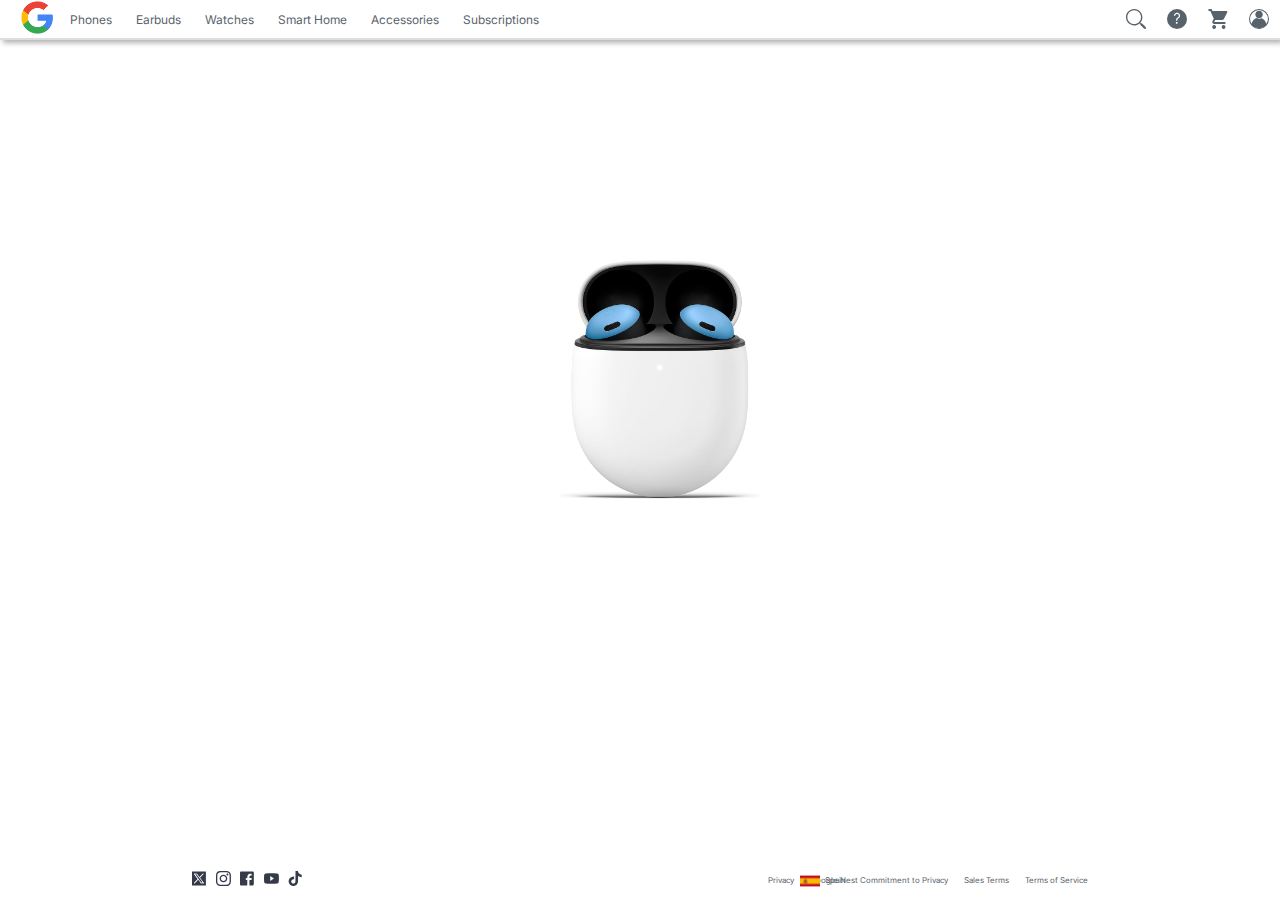
==== index.html @ 5cb6e819 "nav-bar and footer" ====
<!DOCTYPE html>
<html lang="en">
<head>
    <meta charset="UTF-8">
    <meta name="viewport" content="width=device-width, initial-scale=1.0">
    <title>Google Store</title>
    <link rel="stylesheet" href="./styles.css"
</head>
<body>
    <div class="container">
            <header class="header">
                <div class="header-logo">
                    <img src="./src/images/google-logo.png" alt="google-logo" class="logo">
                </div>
                <div>
                  <nav class="header-menu">
                    <ul>
                        <li><a href="#">Phones</a></li>
                        <li><a href="#">Earbuds</a></li>
                        <li><a href="#">Watches</a></li>
                        <li><a href="#">Smart Home</a></li>
                        <li><a href="#">Accessories</a></li>
                        <li><a href="#">Subscriptions</a></li>
                    </ul>
                  </nav>
                </div>
                
                <div class="icons-menu">
                    <img src="./src/images/icons/Search.svg" alt="Search" class="icon">
                    <img src="./src/images/icons/Help.svg" alt="Help" class="icon">
                    <img src="./src/images/icons/Cart.svg" alt="Cart" class="icon">
                    <img src="./src/images/icons/Avatar.svg" alt="User" class="icon">
                </div>
            </header> 
           
            <main class="contenido">
                <div class="product">
                <img class="product-image" src="./src/images/google-earbuds.jpg" alt="Google Pixel Buds Pro Celeste">
                </div>

            </main>
        
           
        <footer>
            <div id= "footer">
             
                  <div class="sm-icons-footer">
                     <img src="src/images/icons/SM-x.svg" alt="X icon" class="sm-icon"></li> 
                     <img src="src/images/icons/SM-instagram.svg" alt="Instagram icon" class="sm-icon">
                     <img src="src/images/icons/SM-facebook.svg" alt="Facebook icon" class="sm-icon">
                     <img src="src/images/icons/SM-youtube.svg" alt="YouTube icon" class="sm-icon">
                     <img src="src/images/icons/SM-tiktok.svg" alt="TikTok icon" class="sm-icon">
                  </div> 
                  
                  <div class="Spain">
                    <img src= "src/images/icons/Spain.svg" alt="Bandera de Espania" class="flag-icon">
                    <span class="Spain-text">Spain</span>
                  </div> 
                  
                  <div class="texto-footer">
                     <p class="text">Privacy</p>
                     <p class="text">Google Nest Commitment to Privacy</p>
                     <p class="text">Sales Terms</p>
                     <p class="text">Terms of Service</p>
                  </div>
           </div>
        </footer> 
    
    </div>
</body>
</html>
---- styles.css ----
* {
    font-family: 'Inter';
    margin: 0;
    padding: 0;
    box-sizing: border-box;
}

@font-face {
    font-family: 'Inter';
    src: url('./font/Inter_18pt-Regular.ttf') format('truetype');
    font-weight: 400;
    font-style: normal;
}

.container {
    min-height: 100dvh;
    display: grid;
    grid-template-rows: auto 1fr auto;
}
.header-menu ul {
    list-style: none;
    position: absolute;
    left: 60px;
}

.header-menu ul li{
    display: inline-flex;
    line-height: 40px;
    text-align: left;
}


.header {
    display: flex;
    justify-content: space-between;
    padding-left: 20px;
    height: 40px;
    background: white;
    border-bottom: 2px solid #ddd;
    box-shadow: 3px 3px 5px rgba(0, 0, 0, 0.3);
} 
.header-logo img{
    align-self: center;
    height: 35px;
}

.header-menu a{
    margin: 0 10px;
    text-decoration: none;
    color: #57626B;
    font-size: 12px;
    font-weight: 500;
}
.header-menu a:hover{
    color: #1a73e8;
}

.icons-menu {
     margin: 0 3px;
     font-size: 18px;
     cursor: pointer;
     line-height: 35px;

}
.icon {
    width: 20px;
    height: 20px;
    margin: 0 8px;
    cursor: pointer;
    vertical-align: middle;
}
.product {
    display: flex;
    padding: 20px;
}
.product-image {
    width: 100%;
    max-width: 200px;
    margin: 0 auto 20px;
    position: relative;
    top: 200px;
    left: 20px;
}

.footer {
    display: flex;
    width: 100%;
    color: #F8F9FA;
}

.sm-icons-footer {
    padding-left: 15%;
    position: relative;
    height: 10px;
    padding-top: 8px;
    padding-bottom: 5px;
    cursor: pointer;
}

.sm-icon {
    width: 15px;
    height: 15px;
    margin-right: 5px;  
}

.flag-icon {
    display: flex;
    position: relative;
    width: 20px;
    height: 18px;
    margin-right: 5px;  
    top: -3px; 
}
.Spain {
    display: flex;
    position: absolute;
    justify-items: space-between;
    margin-left: 800px;
    width: 200px;
    height: 25px;
    text-align:center;
    font-size: 8px;
    color: #57626B;
}
        
.texto-footer {
    display: flex;
    padding-right: 15%;
    margin-left: auto;
    justify-content: space-between;
    text-align: right;
    height: 25px;
    width: 40%;
    font-size: 8px;
    color: #57626B;
 }
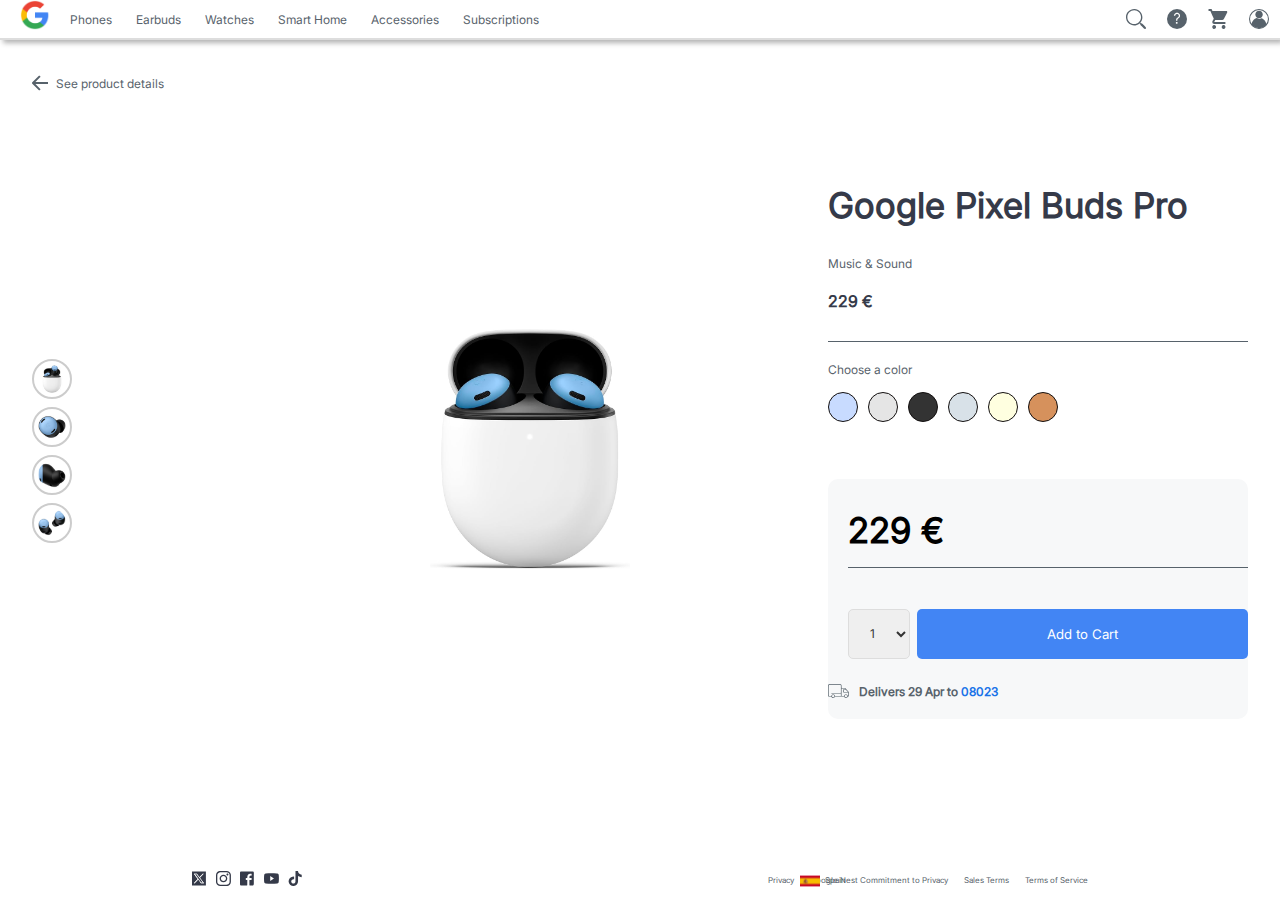
==== commit bc708e6a: "Se unifica cambios de Yefer y Laura( Footer y Main)" ====
--- a/index.html
+++ b/index.html
@@ -25,20 +25,69 @@
                   </nav>
                 </div>
                 
-                <div class="icons-menu">
+                <div class="icons">
                     <img src="./src/images/icons/Search.svg" alt="Search" class="icon">
                     <img src="./src/images/icons/Help.svg" alt="Help" class="icon">
                     <img src="./src/images/icons/Cart.svg" alt="Cart" class="icon">
                     <img src="./src/images/icons/Avatar.svg" alt="User" class="icon">
                 </div>
             </header> 
-           
-            <main class="contenido">
-                <div class="product">
-                <img class="product-image" src="./src/images/google-earbuds.jpg" alt="Google Pixel Buds Pro Celeste">
+        
+            <main class="product-page">
+                <div class="product-details-link">
+                  <img src="./src/images/icons/Arrow.svg" alt="Flecha" class="arrow-icon">
+                  <a href="#">See product details</a>
                 </div>
-
-            </main>
+                <aside class="product-images">
+                    <div class="thumbnail">
+                    <img src="./src/images/miniatura1.jpg" alt="PixelBudsProMiniatura1">
+                    <img src="./src/images/miniatura2.jpg" alt="PixelBudsProMiniatura2">
+                    <img src="./src/images/miniatura3.jpg" alt="PixelBudsProMiniatura3">
+                    <img src="./src/images/miniatura4.jpg" alt="PixelBudsProMiniatura4">
+                  </div>
+                </aside>
+            
+                <section class="product-main">
+                  <img src="./src/images/google-earbuds.jpg" alt="Google Pixel Buds Pro Celeste" class="main-image">
+                </section>
+            
+                <section class="product-info">
+                  <h1>Google Pixel Buds Pro</h1>
+                  <p class="category">Music & Sound</p>
+                  <p class="price">229 €</p>
+                  <div class="line"></div>
+                  <div class="colors">
+                    <p>Choose a color</p>
+                    <div class="color-options">
+                      <div class="color blue"></div>
+                      <div class="color light-blue"></div>
+                      <div class="color black"></div>
+                      <div class="color green"></div>
+                      <div class="color orange"></div>
+                      <div class="color gris-oscuro"></div>
+                    </div>
+                  </div>
+                  <div class="purchase">
+                    <div class="price-box">
+                      <p>229 €</p>
+                      <div class="line"></div>
+                      <div class="quantity">
+                        <select id="quantity">
+                          <option value="1">1</option>
+                          <option value="2">2</option>
+                          <option value="3">3</option>
+                        </select>
+                        <button class="add-to-cart">Add to Cart</button>
+                      </div>
+                    </div>
+                    <div class="delivery-options">
+                    <img src="./src/images/icons/Delivery.svg" alt="delivery">
+                      <p class="delivery">Delivers 29 Apr to  <span>08023</span></p>
+                    </div>
+                  </div>
+                </section>
+              </main>
+            
         
            
         <footer>
--- a/styles.css
+++ b/styles.css
@@ -11,7 +11,18 @@
     font-weight: 400;
     font-style: normal;
 }
-
+body {
+    display: flex;
+    flex-direction: column; /* Coloca los elementos en columna */
+    min-height: 100vh; /* Hace que el cuerpo tenga al menos la altura de la ventana */
+    margin: 0; /* Elimina márgenes */
+  }
+
+  a {
+    text-decoration: none;
+    color: inherit;
+  }
+   
 .container {
     min-height: 100dvh;
     display: grid;
@@ -41,7 +52,7 @@
 } 
 .header-logo img{
     align-self: center;
-    height: 35px;
+    height: 30px;
 }
 
 .header-menu a{
@@ -54,33 +65,236 @@
 .header-menu a:hover{
     color: #1a73e8;
 }
-
-.icons-menu {
-     margin: 0 3px;
-     font-size: 18px;
-     cursor: pointer;
-     line-height: 35px;
+.icons {
+    margin: 0 3px;
+    font-size: 18px;
+    cursor: pointer;
+    line-height: 35px;
 
 }
 .icon {
-    width: 20px;
-    height: 20px;
-    margin: 0 8px;
+   width: 20px;
+   height: 20px;
+   margin: 0 8px;
+   cursor: pointer;
+   vertical-align: middle;
+}
+main {
+    flex: 1; 
+    /* Hace que el contenido principal ocupe el espacio disponible */
+  }
+  a {
+    text-decoration: none;
+    color: inherit;
+  }
+  
+  .header {
+    display: flex;
+    justify-content: space-between;
+    padding-left: 20px;
+    height: 40px;
+    background: white;
+    border-bottom: 2px solid #ddd;
+    box-shadow: 3px 3px 5px rgba(0, 0, 0, 0.3);
+  }
+  .logo img{
+    align-self: center;
+    height: 30px;
+  }
+  
+  .header .nav a {
+    align-self: center;
+    margin: 0 10px;
+    text-decoration: none;
+    color: #57626B;
+    font-size: 12px;
+    font-weight: 500;
+  }
+  
+  .nav a:hover{
+    color: #1a73e8;
+  }
+  .product-page {
+    display: flex;
+    flex-wrap: wrap;
+    margin: 2rem;
+    align-items: center
+  }
+  .product-details-link {
+    display: flex; /* Alinea el texto y el ícono en la misma línea */
+    align-items: center; /* Centra el ícono verticalmente con el texto */
+    gap: 0.5rem; /* Espaciado entre el ícono y el texto */
+    position: absolute; /* Permite posicionar el elemento en la parte superior */
+    top: 75px; /* Ajusta la distancia desde la parte superior */
+    left: 2rem; /* Ajusta la distancia desde la izquierda */
+    font-size: 12px;
+    color: #57626B; /* Fuente similar */
+    cursor: pointer; /* Cambia el cursor a "mano" al pasar sobre el texto */
+  }
+  .product-images {
+    flex: 1;
+    max-width: 200px;
+  }
+  
+  .product-images a {
+    display: block;
+    margin-bottom: 30px;
+  }
+  
+  .thumbnail img{
+    display: flex;
+    gap: 10px;
+    width: 40px; /* Ajusta el tamaño del círculo */
+    height: 40px;
+    border-radius: 50%; /* Convierte la imagen en un círculo */
+    object-fit: cover; /* Asegura que la imagen se ajuste bien dentro del círculo */
+    border: 2px solid #ccc; /* Opcional: Añade un borde */
+    cursor: pointer; /* Cambia el cursor al pasar sobre la imagen */
+    transition: transform 0.2s ease; /* Efecto al pasar el cursor */
+    margin: 0.5rem 0;
+    padding: 2%;
+  }
+  
+  .product-main {
+    flex: 2;
+    text-align: center;
+    /*background-color: #b4b7b9;*/Falta fondo color imagen principal
+  }
+  
+  .main-image {
+    max-width: 200px;
+  }
+  
+  .product-info {
+    display: flex;
+    flex-direction: column; /* Alinea verticalmente los elementos */
+    align-items: flex-start; /* Alinea a la izquierda */
+  }
+  
+  .product-info h1 {
+      font-size: 35px; /* Tamaño del título */
+      font-weight: bold; 
+      color: #353A49;/* Negrita para destacar */
+      
+  }
+  .product-info .price {
+        font-size: 1rem;
+        font-weight: bold;
+        margin: 10px 0 10px 0;
+        color: #353A49;
+      }
+      
+  .product-info .category  {
+   
+    margin: 30px 10px 10px 0;
+    font-size: 12px;
+    color: #57626B;
+  }
+  .product-info .line {
+    width: 100%; /* Ajusta al ancho del contenedor */
+    height: 1px;
+    margin: 20px 0;
+    background-color: #57626B;
+  }
+  .colors p {
+    font-size: 12px;
+    color: #57626B;
+  }
+  .colors .color-options {
+    display: flex;
+    margin: 15px 0 25px  0;
+  }
+  
+  .color {
+    width: 30px;
+    height: 30px;
+    margin: 0 5px;
+    border-radius: 50%;
     cursor: pointer;
-    vertical-align: middle;
-}
-.product {
-    display: flex;
-    padding: 20px;
-}
-.product-image {
+    border: 1px solid #120f0f;
+      }
+  
+  .color.blue { background: #C8DBFF;margin-left: 0; }
+  .color.light-blue { background: #E5E5E5; }
+  .color.black { background: #333333; }
+  .color.green { background: #d8e1e8; }
+  .color.orange { background: #FFFFE0; }
+  .color.gris-oscuro { background: #d6915c; }
+  
+  .purchase {
+    margin-top: 2rem;
+    background-color: #F7F8F9;
+    border-radius: 10px;
+    
+   
+  }
+  .price-box p {
+    font-size: 35px; 
+    font-weight: bold; 
+    margin-top: 30px;
+    margin-bottom: 10px;
+    margin-left: 20px;
+      
+  }
+  .price-box .line {
+    width: 400px; /* Ajusta al ancho del contenedor */
+    height: 1px;
+    margin: 16px 0;
+    margin-left: 20px;
+    background-color: #57626B;
+  }
+  
+  .price-box .quantity {
+    display: flex; /* Activa Flexbox */
+    align-items: center;
+  }
+  
+  .quantity {
+    height: 100px;
+  }
+  #quantity{
+    margin-right: 7px;
+    margin-left: 20px;
+    border: 1px solid #ddd; /* Borde gris */
+    border-radius: 5px; /* Bordes redondeados */
+    padding: 0.4rem 1rem; /* Espaciado interno */
+    font-size: 12px; /* Tamaño del texto */
+    color: #333; /* Color del texto */
+    cursor: pointer; /* Cambia el cursor al pasar sobre el selector */
+    width: 70px;
+    height: 50px; /* Ancho personalizado */
+    text-align: center; /* Centra el texto dentro */
+  }
+  .add-to-cart {
+    display: flex;
+    height: 50px;
     width: 100%;
-    max-width: 200px;
-    margin: 0 auto 20px;
-    position: relative;
-    top: 200px;
-    left: 20px;
-}
+    background: #4285f4;
+    color: white;
+    padding: 0.5rem 1rem;
+    border: none;
+    cursor: pointer;
+    border-radius: 5px;
+    justify-content: center; /* Centra horizontalmente */
+    align-items: center;
+  }
+  .delivery-options{
+    display: flex; /* Activa Flexbox */
+    align-items: center;
+    margin-bottom: 20px;
+  }
+  .delivery{
+    
+    color: #57626B;
+    font-weight: bold;
+    font-size: 12px;
+    margin-left: 10px;
+  }
+  .delivery span {
+    font-weight: bold;
+    color: #1a73e8;
+  }
+  
 
 .footer {
     display: flex;
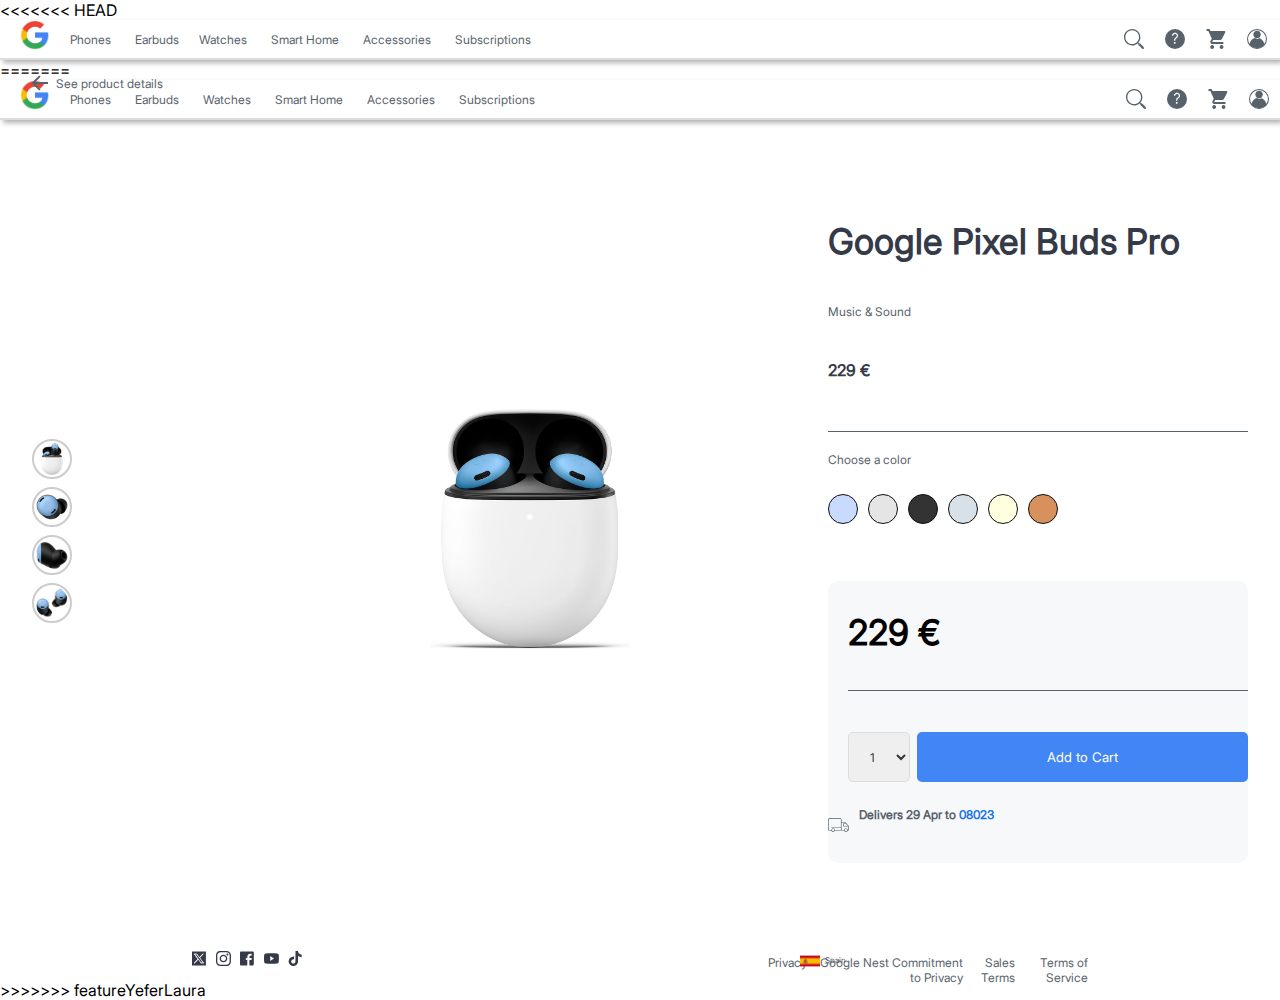
==== commit 61bbbac3: "se ha vuelto a limpiar el código" ====
--- a/index.html
+++ b/index.html
@@ -7,6 +7,36 @@
     <link rel="stylesheet" href="./styles.css"
 </head>
 <body>
+<<<<<<< HEAD
+
+    <header class="header">
+        <div class="header-logo">
+            <a href="https://www.google.com/?hl=es">
+                <img src="./src/images/google-logo.png" alt="google-logo" class="logo">
+            </a>
+        </div> 
+        
+    <div>
+        <nav class="header-menu">
+            <ul>
+              <li><a href="/links-header-nav/phones.html">Phones</a></li>
+              <li><a href="/links-header-nav/earbuds.html">Earbuds</a><li>
+              <li><a href="/links-header-nav/watches.html">Watches</a></li>
+              <li><a href="/links-header-nav/smart-home.html">Smart Home</a></li>
+              <li><a href="/links-header-nav/accessories.html">Accessories</a></li>
+              <li><a href="/links-header-nav/subscriptions.html">Subscriptions</a></li>
+           </ul>
+        </nav>
+      </div>
+
+        <div class="icons-menu">
+            <img src="./src/images/icons/Search.svg" alt="Search" class="icon">
+            <img src="./src/images/icons/Help.svg" alt="Help" class="icon">
+            <img src="./src/images/icons/Cart.svg" alt="Cart" class="icon">
+            <img src="./src/images/icons/Avatar.svg" alt="User" class="icon">
+        </div>
+    </header> 
+=======
     <div class="container">
             <header class="header">
                 <div class="header-logo">
@@ -60,11 +90,11 @@
                     <p>Choose a color</p>
                     <div class="color-options">
                       <div class="color blue"></div>
-                      <div class="color light-blue"></div>
+                      <div class="color white"></div>
                       <div class="color black"></div>
-                      <div class="color green"></div>
+                      <div class="color grey"></div>
+                      <div class="color yellow"></div>
                       <div class="color orange"></div>
-                      <div class="color gris-oscuro"></div>
                     </div>
                   </div>
                   <div class="purchase">
@@ -116,5 +146,6 @@
         </footer> 
     
     </div>
+>>>>>>> featureYeferLaura
 </body>
 </html>--- a/styles.css
+++ b/styles.css
@@ -4,30 +4,42 @@
     padding: 0;
     box-sizing: border-box;
 }
-
 @font-face {
     font-family: 'Inter';
-    src: url('./font/Inter_18pt-Regular.ttf') format('truetype');
+    src: url('/font/Inter_24pt-Regular.ttf') format('truetype');
     font-weight: 400;
     font-style: normal;
 }
+
+.header-menu ul {
+    list-style: none;
+    position: absolute;
+    left: 60px;
+}
+.header-menu ul li{
+    display: inline-flex;
+    line-height: 40px;
+    text-align: left;
+}
+
 body {
     display: flex;
-    flex-direction: column; /* Coloca los elementos en columna */
-    min-height: 100vh; /* Hace que el cuerpo tenga al menos la altura de la ventana */
-    margin: 0; /* Elimina márgenes */
-  }
-
-  a {
+    flex-direction: column; 
+    min-height: 100vh; 
+    margin: 0; 
+}
+
+a {
     text-decoration: none;
     color: inherit;
-  }
-   
+}
+
 .container {
     min-height: 100dvh;
     display: grid;
     grid-template-rows: auto 1fr auto;
 }
+
 .header-menu ul {
     list-style: none;
     position: absolute;
@@ -38,8 +50,7 @@
     display: inline-flex;
     line-height: 40px;
     text-align: left;
-}
-
+  }
 
 .header {
     display: flex;
@@ -49,7 +60,13 @@
     background: white;
     border-bottom: 2px solid #ddd;
     box-shadow: 3px 3px 5px rgba(0, 0, 0, 0.3);
+}
+.logo {
+    align-self: center;
+    height: 35px;
+
 } 
+
 .header-logo img{
     align-self: center;
     height: 30px;
@@ -62,9 +79,18 @@
     font-size: 12px;
     font-weight: 500;
 }
+
 .header-menu a:hover{
-    color: #1a73e8;
-}
+    color: #1A73E8;
+}
+
+.icons-menu {
+margin: 0 5px;
+font-size: 18px;
+cursor: pointer;
+line-height: 35px;
+}
+
 .icons {
     margin: 0 3px;
     font-size: 18px;
@@ -73,22 +99,52 @@
 
 }
 .icon {
-   width: 20px;
-   height: 20px;
-   margin: 0 8px;
-   cursor: pointer;
-   vertical-align: middle;
-}
+    width: 20px;
+    height: 20px;
+    margin: 0 8px;
+    cursor: pointer;
+    vertical-align: middle;
+}
+
+.img-article-main{
+    width: 100%;
+    height: 100%;
+    position: absolute;
+}
+
+aside{
+    text-align: right;
+    padding-right: 10%;
+}
+
+h1{
+    font-size: 42px;
+    padding-top: 5%;
+    padding-bottom: 3%;
+}
+h2{  
+  font-size: 20px;
+  padding-bottom: 3%;
+}
+p{
+    font-size: 12px;
+  padding-bottom: 5%;
+}
+
+    
+    
+
+
 main {
     flex: 1; 
-    /* Hace que el contenido principal ocupe el espacio disponible */
-  }
-  a {
+}
+
+a {
     text-decoration: none;
     color: inherit;
-  }
-  
-  .header {
+}
+
+.header {
     display: flex;
     justify-content: space-between;
     padding-left: 20px;
@@ -97,175 +153,182 @@
     border-bottom: 2px solid #ddd;
     box-shadow: 3px 3px 5px rgba(0, 0, 0, 0.3);
   }
-  .logo img{
+
+.logo img{
     align-self: center;
     height: 30px;
-  }
-  
-  .header .nav a {
+}
+
+.header .nav a {
     align-self: center;
     margin: 0 10px;
     text-decoration: none;
     color: #57626B;
     font-size: 12px;
     font-weight: 500;
-  }
-  
-  .nav a:hover{
+}
+
+.nav a:hover{
     color: #1a73e8;
-  }
-  .product-page {
+}
+
+.product-page {
     display: flex;
     flex-wrap: wrap;
     margin: 2rem;
     align-items: center
-  }
-  .product-details-link {
-    display: flex; /* Alinea el texto y el ícono en la misma línea */
-    align-items: center; /* Centra el ícono verticalmente con el texto */
-    gap: 0.5rem; /* Espaciado entre el ícono y el texto */
-    position: absolute; /* Permite posicionar el elemento en la parte superior */
-    top: 75px; /* Ajusta la distancia desde la parte superior */
-    left: 2rem; /* Ajusta la distancia desde la izquierda */
-    font-size: 12px;
-    color: #57626B; /* Fuente similar */
-    cursor: pointer; /* Cambia el cursor a "mano" al pasar sobre el texto */
-  }
-  .product-images {
+}
+
+.product-details-link {
+    display: flex; 
+    align-items: center; 
+    gap: 0.5rem; 
+    position: absolute; 
+    top: 75px; 
+    left: 2rem; 
+    font-size: 12px;
+    color: #57626B; 
+    cursor: pointer; 
+}
+
+.product-images {
     flex: 1;
     max-width: 200px;
-  }
-  
-  .product-images a {
+}
+  
+.product-images a {
     display: block;
     margin-bottom: 30px;
-  }
-  
-  .thumbnail img{
+}
+  
+.thumbnail img{
     display: flex;
     gap: 10px;
-    width: 40px; /* Ajusta el tamaño del círculo */
+    width: 40px; 
     height: 40px;
-    border-radius: 50%; /* Convierte la imagen en un círculo */
-    object-fit: cover; /* Asegura que la imagen se ajuste bien dentro del círculo */
-    border: 2px solid #ccc; /* Opcional: Añade un borde */
-    cursor: pointer; /* Cambia el cursor al pasar sobre la imagen */
-    transition: transform 0.2s ease; /* Efecto al pasar el cursor */
+    border-radius: 50%; 
+    object-fit: cover; 
+    border: 2px solid #ccc; 
+    cursor: pointer; 
+    transition: transform 0.2s ease; 
     margin: 0.5rem 0;
     padding: 2%;
-  }
-  
-  .product-main {
+}
+  
+.product-main {
     flex: 2;
     text-align: center;
-    /*background-color: #b4b7b9;*/Falta fondo color imagen principal
-  }
-  
-  .main-image {
+}
+
+.product-main  .main-image {
     max-width: 200px;
-  }
-  
-  .product-info {
-    display: flex;
-    flex-direction: column; /* Alinea verticalmente los elementos */
-    align-items: flex-start; /* Alinea a la izquierda */
-  }
-  
-  .product-info h1 {
-      font-size: 35px; /* Tamaño del título */
-      font-weight: bold; 
-      color: #353A49;/* Negrita para destacar */
+}
+
+.product-info {
+    display: flex;
+    flex-direction: column; 
+    align-items: flex-start; 
+}
+
+.product-info h1 {
+    font-size: 35px; 
+    font-weight: bold; 
+    color: #353A49;
       
-  }
-  .product-info .price {
-        font-size: 1rem;
-        font-weight: bold;
-        margin: 10px 0 10px 0;
-        color: #353A49;
-      }
-      
-  .product-info .category  {
-   
+}
+
+.product-info .price {
+    font-size: 1rem;
+    font-weight: bold;
+    margin: 10px 0 10px 0;
+    color: #353A49;
+}
+
+.product-info .category  {
     margin: 30px 10px 10px 0;
     font-size: 12px;
     color: #57626B;
-  }
-  .product-info .line {
-    width: 100%; /* Ajusta al ancho del contenedor */
+}
+
+.product-info .line {
+    width: 100%; 
     height: 1px;
     margin: 20px 0;
     background-color: #57626B;
+}
+
+.colors p {
+    font-size: 12px;
+    color: #57626B;
   }
-  .colors p {
-    font-size: 12px;
-    color: #57626B;
-  }
-  .colors .color-options {
+
+.colors .color-options {
     display: flex;
     margin: 15px 0 25px  0;
-  }
-  
-  .color {
+}
+
+.color {
     width: 30px;
     height: 30px;
     margin: 0 5px;
     border-radius: 50%;
     cursor: pointer;
     border: 1px solid #120f0f;
-      }
-  
-  .color.blue { background: #C8DBFF;margin-left: 0; }
-  .color.light-blue { background: #E5E5E5; }
-  .color.black { background: #333333; }
-  .color.green { background: #d8e1e8; }
-  .color.orange { background: #FFFFE0; }
-  .color.gris-oscuro { background: #d6915c; }
-  
-  .purchase {
+}
+
+.color.blue { background: #C8DBFF;margin-left: 0; }
+.color.white { background: #E5E5E5; }
+.color.black { background: #333333; }
+.color.grey { background: #d8e1e8; }
+.color.yellow { background: #FFFFE0; }
+.color.orange { background: #d6915c; }
+
+.purchase {
     margin-top: 2rem;
     background-color: #F7F8F9;
     border-radius: 10px;
-    
-   
-  }
-  .price-box p {
+}
+
+.price-box p {
     font-size: 35px; 
     font-weight: bold; 
     margin-top: 30px;
     margin-bottom: 10px;
     margin-left: 20px;
-      
-  }
-  .price-box .line {
-    width: 400px; /* Ajusta al ancho del contenedor */
+}
+  
+.price-box .line {
+    width: 400px; 
     height: 1px;
     margin: 16px 0;
     margin-left: 20px;
     background-color: #57626B;
-  }
-  
-  .price-box .quantity {
-    display: flex; /* Activa Flexbox */
+}
+  
+.price-box .quantity {
+    display: flex; 
     align-items: center;
-  }
-  
-  .quantity {
+}
+  
+.quantity {
     height: 100px;
-  }
-  #quantity{
+}
+
+#quantity{
     margin-right: 7px;
     margin-left: 20px;
-    border: 1px solid #ddd; /* Borde gris */
-    border-radius: 5px; /* Bordes redondeados */
-    padding: 0.4rem 1rem; /* Espaciado interno */
-    font-size: 12px; /* Tamaño del texto */
-    color: #333; /* Color del texto */
-    cursor: pointer; /* Cambia el cursor al pasar sobre el selector */
+    border: 1px solid #ddd; 
+    border-radius: 5px; 
+    padding: 0.4rem 1rem; 
+    font-size: 12px; 
+    color: #333; 
+    cursor: pointer; 
     width: 70px;
-    height: 50px; /* Ancho personalizado */
-    text-align: center; /* Centra el texto dentro */
-  }
-  .add-to-cart {
+    height: 50px; 
+    text-align: center; 
+}
+
+.add-to-cart {
     display: flex;
     height: 50px;
     width: 100%;
@@ -275,25 +338,28 @@
     border: none;
     cursor: pointer;
     border-radius: 5px;
-    justify-content: center; /* Centra horizontalmente */
+    justify-content: center; 
     align-items: center;
-  }
-  .delivery-options{
-    display: flex; /* Activa Flexbox */
+}
+
+.delivery-options{
+    display: flex; 
     align-items: center;
     margin-bottom: 20px;
-  }
-  .delivery{
+}
+  
+.delivery{
     
     color: #57626B;
     font-weight: bold;
     font-size: 12px;
     margin-left: 10px;
-  }
-  .delivery span {
+}
+
+.delivery span {
     font-weight: bold;
     color: #1a73e8;
-  }
+}
   
 
 .footer {
@@ -347,9 +413,9 @@
     width: 40%;
     font-size: 8px;
     color: #57626B;
- }
-
+}
 
 
  
  
+>>>>>>> featureYeferLaura
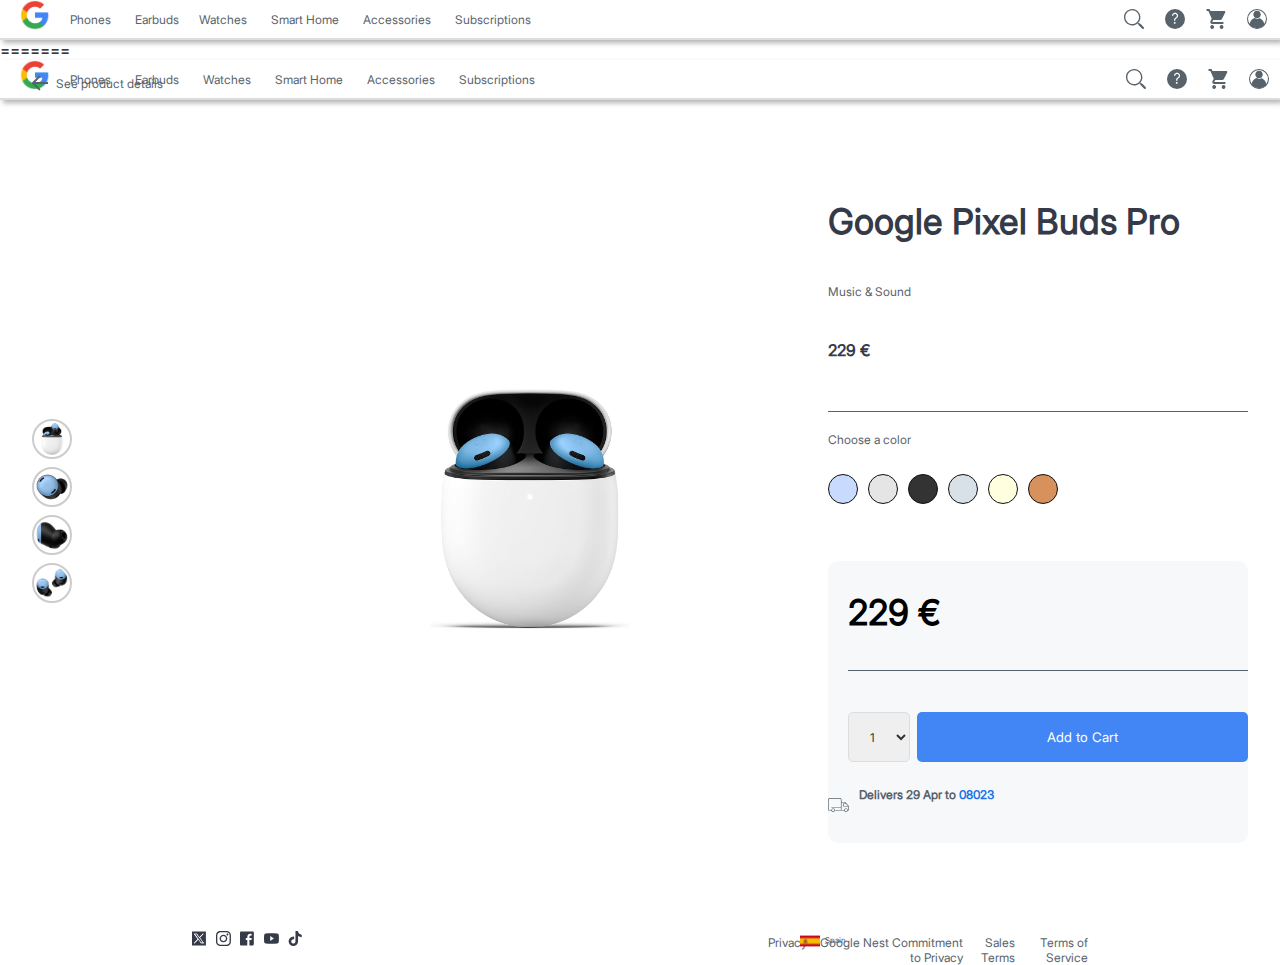
==== commit 186941e7: "se ha vuelto a limpiar el códigoX2" ====
--- a/index.html
+++ b/index.html
@@ -7,7 +7,6 @@
     <link rel="stylesheet" href="./styles.css"
 </head>
 <body>
-<<<<<<< HEAD
 
     <header class="header">
         <div class="header-logo">
@@ -146,6 +145,5 @@
         </footer> 
     
     </div>
->>>>>>> featureYeferLaura
 </body>
 </html>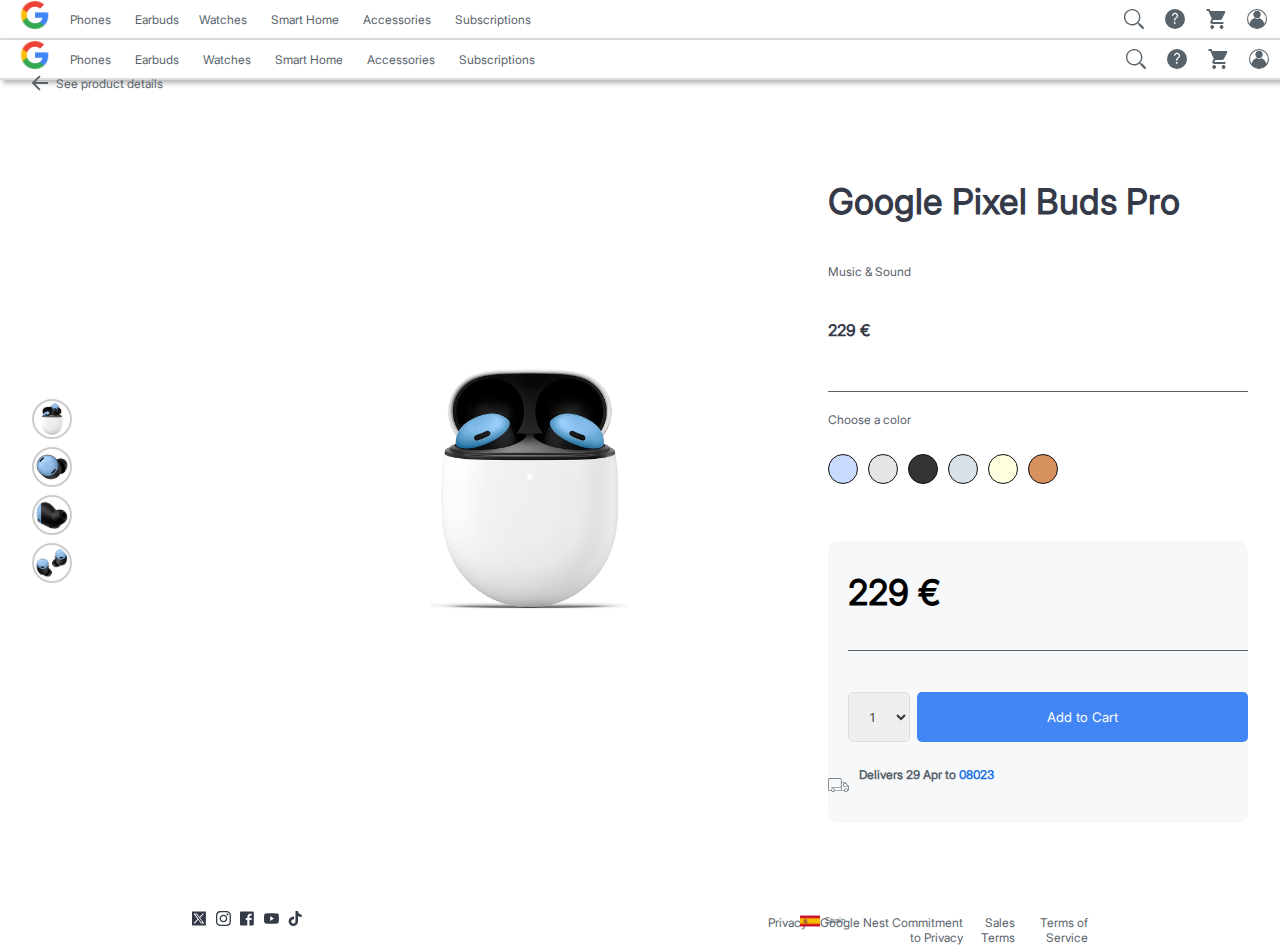
==== commit c62d8143: "borré" ====
--- a/index.html
+++ b/index.html
@@ -35,7 +35,7 @@
             <img src="./src/images/icons/Avatar.svg" alt="User" class="icon">
         </div>
     </header> 
-=======
+
     <div class="container">
             <header class="header">
                 <div class="header-logo">
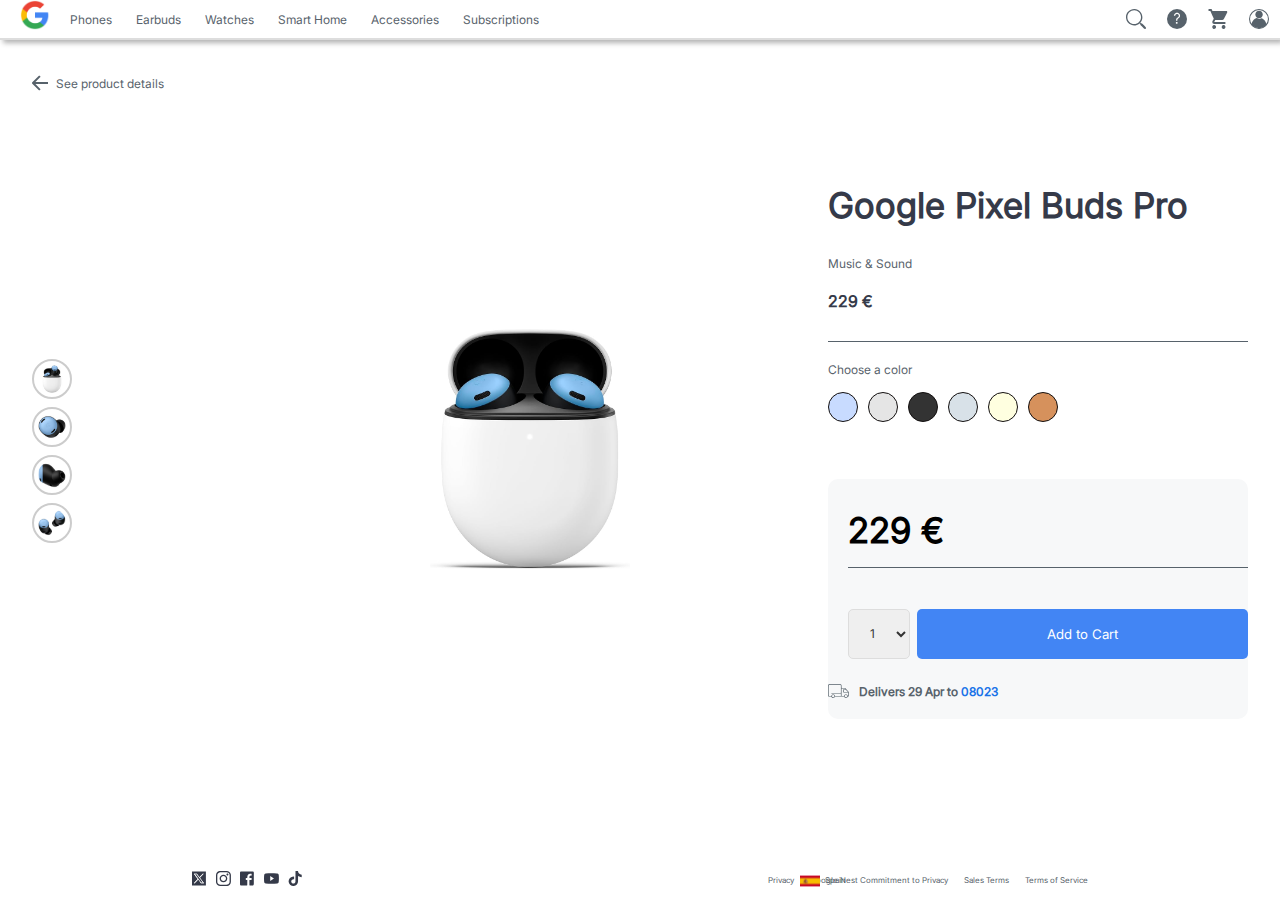
==== commit dfc08004: "unificación de código" ====
--- a/index.html
+++ b/index.html
@@ -7,35 +7,6 @@
     <link rel="stylesheet" href="./styles.css"
 </head>
 <body>
-
-    <header class="header">
-        <div class="header-logo">
-            <a href="https://www.google.com/?hl=es">
-                <img src="./src/images/google-logo.png" alt="google-logo" class="logo">
-            </a>
-        </div> 
-        
-    <div>
-        <nav class="header-menu">
-            <ul>
-              <li><a href="/links-header-nav/phones.html">Phones</a></li>
-              <li><a href="/links-header-nav/earbuds.html">Earbuds</a><li>
-              <li><a href="/links-header-nav/watches.html">Watches</a></li>
-              <li><a href="/links-header-nav/smart-home.html">Smart Home</a></li>
-              <li><a href="/links-header-nav/accessories.html">Accessories</a></li>
-              <li><a href="/links-header-nav/subscriptions.html">Subscriptions</a></li>
-           </ul>
-        </nav>
-      </div>
-
-        <div class="icons-menu">
-            <img src="./src/images/icons/Search.svg" alt="Search" class="icon">
-            <img src="./src/images/icons/Help.svg" alt="Help" class="icon">
-            <img src="./src/images/icons/Cart.svg" alt="Cart" class="icon">
-            <img src="./src/images/icons/Avatar.svg" alt="User" class="icon">
-        </div>
-    </header> 
-
     <div class="container">
             <header class="header">
                 <div class="header-logo">
@@ -53,15 +24,13 @@
                     </ul>
                   </nav>
                 </div>
-                
                 <div class="icons">
                     <img src="./src/images/icons/Search.svg" alt="Search" class="icon">
                     <img src="./src/images/icons/Help.svg" alt="Help" class="icon">
                     <img src="./src/images/icons/Cart.svg" alt="Cart" class="icon">
                     <img src="./src/images/icons/Avatar.svg" alt="User" class="icon">
                 </div>
-            </header> 
-        
+            </header>
             <main class="product-page">
                 <div class="product-details-link">
                   <img src="./src/images/icons/Arrow.svg" alt="Flecha" class="arrow-icon">
@@ -75,11 +44,9 @@
                     <img src="./src/images/miniatura4.jpg" alt="PixelBudsProMiniatura4">
                   </div>
                 </aside>
-            
                 <section class="product-main">
                   <img src="./src/images/google-earbuds.jpg" alt="Google Pixel Buds Pro Celeste" class="main-image">
                 </section>
-            
                 <section class="product-info">
                   <h1>Google Pixel Buds Pro</h1>
                   <p class="category">Music & Sound</p>
@@ -116,25 +83,19 @@
                   </div>
                 </section>
               </main>
-            
-        
-           
         <footer>
             <div id= "footer">
-             
                   <div class="sm-icons-footer">
-                     <img src="src/images/icons/SM-x.svg" alt="X icon" class="sm-icon"></li> 
+                     <img src="src/images/icons/SM-x.svg" alt="X icon" class="sm-icon"></li>
                      <img src="src/images/icons/SM-instagram.svg" alt="Instagram icon" class="sm-icon">
                      <img src="src/images/icons/SM-facebook.svg" alt="Facebook icon" class="sm-icon">
                      <img src="src/images/icons/SM-youtube.svg" alt="YouTube icon" class="sm-icon">
                      <img src="src/images/icons/SM-tiktok.svg" alt="TikTok icon" class="sm-icon">
-                  </div> 
-                  
+                  </div>
                   <div class="Spain">
                     <img src= "src/images/icons/Spain.svg" alt="Bandera de Espania" class="flag-icon">
                     <span class="Spain-text">Spain</span>
-                  </div> 
-                  
+                  </div>
                   <div class="texto-footer">
                      <p class="text">Privacy</p>
                      <p class="text">Google Nest Commitment to Privacy</p>
@@ -142,8 +103,7 @@
                      <p class="text">Terms of Service</p>
                   </div>
            </div>
-        </footer> 
-    
+        </footer>
     </div>
 </body>
 </html>--- a/styles.css
+++ b/styles.css
@@ -1,421 +1,313 @@
 * {
-    font-family: 'Inter';
-    margin: 0;
-    padding: 0;
-    box-sizing: border-box;
+  font-family: 'Inter';
+  margin: 0;
+  padding: 0;
+  box-sizing: border-box;
 }
 @font-face {
-    font-family: 'Inter';
-    src: url('/font/Inter_24pt-Regular.ttf') format('truetype');
-    font-weight: 400;
-    font-style: normal;
-}
-
+  font-family: 'Inter';
+  src: url('./font/Inter_18pt-Regular.ttf') format('truetype');
+  font-weight: 400;
+  font-style: normal;
+}
+body {
+  display: flex;
+  flex-direction: column;
+  min-height: 100vh;
+  margin: 0;
+}
+a {
+  text-decoration: none;
+  color: inherit;
+}
+.container {
+  min-height: 100dvh;
+  display: grid;
+  grid-template-rows: auto 1fr auto;
+}
 .header-menu ul {
-    list-style: none;
-    position: absolute;
-    left: 60px;
+  list-style: none;
+  position: absolute;
+  left: 60px;
 }
 .header-menu ul li{
-    display: inline-flex;
-    line-height: 40px;
-    text-align: left;
-}
-
-body {
-    display: flex;
-    flex-direction: column; 
-    min-height: 100vh; 
-    margin: 0; 
-}
-
+  display: inline-flex;
+  line-height: 40px;
+  text-align: left;
+}
+.header {
+  display: flex;
+  justify-content: space-between;
+  padding-left: 20px;
+  height: 40px;
+  background: white;
+  border-bottom: 2px solid #ddd;
+  box-shadow: 3px 3px 5px rgba(0, 0, 0, 0.3);
+}
+.header-logo img{
+  align-self: center;
+  height: 30px;
+}
+.header-menu a{
+  margin: 0 10px;
+  text-decoration: none;
+  color: #57626B;
+  font-size: 12px;
+  font-weight: 500;
+}
+.header-menu a:hover{
+  color: #1A73E8;
+}
+.icons {
+  margin: 0 3px;
+  font-size: 18px;
+  cursor: pointer;
+  line-height: 35px;
+}
+.icon {
+  width: 20px;
+  height: 20px;
+  margin: 0 8px;
+  cursor: pointer;
+  vertical-align: middle;
+}
+main {
+  flex: 1;
+}
 a {
-    text-decoration: none;
-    color: inherit;
-}
-
-.container {
-    min-height: 100dvh;
-    display: grid;
-    grid-template-rows: auto 1fr auto;
-}
-
-.header-menu ul {
-    list-style: none;
-    position: absolute;
-    left: 60px;
-}
-
-.header-menu ul li{
-    display: inline-flex;
-    line-height: 40px;
-    text-align: left;
-  }
-
+  text-decoration: none;
+  color: inherit;
+}
 .header {
-    display: flex;
-    justify-content: space-between;
-    padding-left: 20px;
-    height: 40px;
-    background: white;
-    border-bottom: 2px solid #ddd;
-    box-shadow: 3px 3px 5px rgba(0, 0, 0, 0.3);
-}
-.logo {
-    align-self: center;
-    height: 35px;
-
-} 
-
-.header-logo img{
-    align-self: center;
-    height: 30px;
-}
-
-.header-menu a{
-    margin: 0 10px;
-    text-decoration: none;
-    color: #57626B;
-    font-size: 12px;
-    font-weight: 500;
-}
-
-.header-menu a:hover{
-    color: #1A73E8;
-}
-
-.icons-menu {
-margin: 0 5px;
-font-size: 18px;
-cursor: pointer;
-line-height: 35px;
-}
-
-.icons {
-    margin: 0 3px;
-    font-size: 18px;
-    cursor: pointer;
-    line-height: 35px;
-
-}
-.icon {
-    width: 20px;
-    height: 20px;
-    margin: 0 8px;
-    cursor: pointer;
-    vertical-align: middle;
-}
-
-.img-article-main{
-    width: 100%;
-    height: 100%;
-    position: absolute;
-}
-
-aside{
-    text-align: right;
-    padding-right: 10%;
-}
-
-h1{
-    font-size: 42px;
-    padding-top: 5%;
-    padding-bottom: 3%;
-}
-h2{  
-  font-size: 20px;
-  padding-bottom: 3%;
-}
-p{
-    font-size: 12px;
-  padding-bottom: 5%;
-}
-
-    
-    
-
-
-main {
-    flex: 1; 
-}
-
-a {
-    text-decoration: none;
-    color: inherit;
-}
-
-.header {
-    display: flex;
-    justify-content: space-between;
-    padding-left: 20px;
-    height: 40px;
-    background: white;
-    border-bottom: 2px solid #ddd;
-    box-shadow: 3px 3px 5px rgba(0, 0, 0, 0.3);
-  }
-
+  display: flex;
+  justify-content: space-between;
+  padding-left: 20px;
+  height: 40px;
+  background: white;
+  border-bottom: 2px solid #ddd;
+  box-shadow: 3px 3px 5px rgba(0, 0, 0, 0.3);
+}
 .logo img{
-    align-self: center;
-    height: 30px;
-}
-
+  align-self: center;
+  height: 30px;
+}
 .header .nav a {
-    align-self: center;
-    margin: 0 10px;
-    text-decoration: none;
-    color: #57626B;
-    font-size: 12px;
-    font-weight: 500;
-}
-
+  align-self: center;
+  margin: 0 10px;
+  text-decoration: none;
+  color: #57626B;
+  font-size: 12px;
+  font-weight: 500;
+}
 .nav a:hover{
-    color: #1a73e8;
-}
-
+  color: #1A73E8;
+}
 .product-page {
-    display: flex;
-    flex-wrap: wrap;
-    margin: 2rem;
-    align-items: center
-}
-
+  display: flex;
+  flex-wrap: wrap;
+  margin: 2rem;
+  align-items: center
+}
 .product-details-link {
-    display: flex; 
-    align-items: center; 
-    gap: 0.5rem; 
-    position: absolute; 
-    top: 75px; 
-    left: 2rem; 
-    font-size: 12px;
-    color: #57626B; 
-    cursor: pointer; 
-}
-
+  display: flex;
+  align-items: center;
+  gap: 0.5rem;
+  position: absolute;
+  top: 75px;
+  left: 2rem;
+  font-size: 12px;
+  color: #57626B;
+  cursor: pointer;
+}
 .product-images {
-    flex: 1;
-    max-width: 200px;
-}
-  
+  flex: 1;
+  max-width: 200px;
+}
 .product-images a {
-    display: block;
-    margin-bottom: 30px;
-}
-  
+  display: block;
+  margin-bottom: 30px;
+}
 .thumbnail img{
-    display: flex;
-    gap: 10px;
-    width: 40px; 
-    height: 40px;
-    border-radius: 50%; 
-    object-fit: cover; 
-    border: 2px solid #ccc; 
-    cursor: pointer; 
-    transition: transform 0.2s ease; 
-    margin: 0.5rem 0;
-    padding: 2%;
-}
-  
+  display: flex;
+  gap: 10px;
+  width: 40px;
+  height: 40px;
+  border-radius: 50%;
+  object-fit: cover;
+  border: 2px solid #ccc;
+  cursor: pointer;
+  transition: transform 0.2s ease;
+  margin: 0.5rem 0;
+  padding: 2%;
+}
 .product-main {
-    flex: 2;
-    text-align: center;
-}
-
+  flex: 2;
+  text-align: center;
+}
 .product-main  .main-image {
-    max-width: 200px;
-}
-
+  max-width: 200px;
+}
 .product-info {
-    display: flex;
-    flex-direction: column; 
-    align-items: flex-start; 
-}
-
+  display: flex;
+  flex-direction: column;
+  align-items: flex-start;
+}
 .product-info h1 {
-    font-size: 35px; 
-    font-weight: bold; 
-    color: #353A49;
-      
-}
-
+  font-size: 35px;
+  font-weight: bold;
+  color: #353A49;
+}
 .product-info .price {
-    font-size: 1rem;
-    font-weight: bold;
-    margin: 10px 0 10px 0;
-    color: #353A49;
-}
-
+  font-size: 1rem;
+  font-weight: bold;
+  margin: 10px 0 10px 0;
+  color: #353A49;
+}
 .product-info .category  {
-    margin: 30px 10px 10px 0;
-    font-size: 12px;
-    color: #57626B;
-}
-
+  margin: 30px 10px 10px 0;
+  font-size: 12px;
+  color: #57626B;
+}
 .product-info .line {
-    width: 100%; 
-    height: 1px;
-    margin: 20px 0;
-    background-color: #57626B;
-}
-
+  width: 100%;
+  height: 1px;
+  margin: 20px 0;
+  background-color: #57626B;
+}
 .colors p {
-    font-size: 12px;
-    color: #57626B;
-  }
-
+  font-size: 12px;
+  color: #57626B;
+}
 .colors .color-options {
-    display: flex;
-    margin: 15px 0 25px  0;
-}
-
+  display: flex;
+  margin: 15px 0 25px  0;
+}
 .color {
-    width: 30px;
-    height: 30px;
-    margin: 0 5px;
-    border-radius: 50%;
-    cursor: pointer;
-    border: 1px solid #120f0f;
-}
-
+  width: 30px;
+  height: 30px;
+  margin: 0 5px;
+  border-radius: 50%;
+  cursor: pointer;
+  border: 1px solid #120F0F;
+}
 .color.blue { background: #C8DBFF;margin-left: 0; }
 .color.white { background: #E5E5E5; }
 .color.black { background: #333333; }
-.color.grey { background: #d8e1e8; }
+.color.grey { background: #D8E1E8; }
 .color.yellow { background: #FFFFE0; }
-.color.orange { background: #d6915c; }
-
+.color.orange { background: #D6915C; }
 .purchase {
-    margin-top: 2rem;
-    background-color: #F7F8F9;
-    border-radius: 10px;
-}
-
+  margin-top: 2rem;
+  background-color: #F7F8F9;
+  border-radius: 10px;
+}
 .price-box p {
-    font-size: 35px; 
-    font-weight: bold; 
-    margin-top: 30px;
-    margin-bottom: 10px;
-    margin-left: 20px;
-}
-  
+  font-size: 35px;
+  font-weight: bold;
+  margin-top: 30px;
+  margin-bottom: 10px;
+  margin-left: 20px;
+}
 .price-box .line {
-    width: 400px; 
-    height: 1px;
-    margin: 16px 0;
-    margin-left: 20px;
-    background-color: #57626B;
-}
-  
+  width: 400px;
+  height: 1px;
+  margin: 16px 0;
+  margin-left: 20px;
+  background-color: #57626B;
+}
 .price-box .quantity {
-    display: flex; 
-    align-items: center;
-}
-  
+  display: flex;
+  align-items: center;
+}
 .quantity {
-    height: 100px;
-}
-
+  height: 100px;
+}
 #quantity{
-    margin-right: 7px;
-    margin-left: 20px;
-    border: 1px solid #ddd; 
-    border-radius: 5px; 
-    padding: 0.4rem 1rem; 
-    font-size: 12px; 
-    color: #333; 
-    cursor: pointer; 
-    width: 70px;
-    height: 50px; 
-    text-align: center; 
-}
-
+  margin-right: 7px;
+  margin-left: 20px;
+  border: 1px solid #ddd;
+  border-radius: 5px;
+  padding: 0.4rem 1rem;
+  font-size: 12px;
+  color: #333;
+  cursor: pointer;
+  width: 70px;
+  height: 50px;
+  text-align: center;
+}
 .add-to-cart {
-    display: flex;
-    height: 50px;
-    width: 100%;
-    background: #4285f4;
-    color: white;
-    padding: 0.5rem 1rem;
-    border: none;
-    cursor: pointer;
-    border-radius: 5px;
-    justify-content: center; 
-    align-items: center;
-}
-
+  display: flex;
+  height: 50px;
+  width: 100%;
+  background: #4285F4;
+  color: white;
+  padding: 0.5rem 1rem;
+  border: none;
+  cursor: pointer;
+  border-radius: 5px;
+  justify-content: center;
+  align-items: center;
+}
 .delivery-options{
-    display: flex; 
-    align-items: center;
-    margin-bottom: 20px;
-}
-  
+  display: flex;
+  align-items: center;
+  margin-bottom: 20px;
+}
 .delivery{
-    
-    color: #57626B;
-    font-weight: bold;
-    font-size: 12px;
-    margin-left: 10px;
-}
-
+  color: #57626B;
+  font-weight: bold;
+  font-size: 12px;
+  margin-left: 10px;
+}
 .delivery span {
-    font-weight: bold;
-    color: #1a73e8;
-}
-  
-
+  font-weight: bold;
+  color: #1A73E8;
+}
 .footer {
-    display: flex;
-    width: 100%;
-    color: #F8F9FA;
-}
-
+  display: flex;
+  width: 100%;
+  color: #F8F9FA;
+}
 .sm-icons-footer {
-    padding-left: 15%;
-    position: relative;
-    height: 10px;
-    padding-top: 8px;
-    padding-bottom: 5px;
-    cursor: pointer;
-}
-
+  padding-left: 15%;
+  position: relative;
+  height: 10px;
+  padding-top: 8px;
+  padding-bottom: 5px;
+  cursor: pointer;
+}
 .sm-icon {
-    width: 15px;
-    height: 15px;
-    margin-right: 5px;  
-}
-
+  width: 15px;
+  height: 15px;
+  margin-right: 5px;
+}
 .flag-icon {
-    display: flex;
-    position: relative;
-    width: 20px;
-    height: 18px;
-    margin-right: 5px;  
-    top: -3px; 
+  display: flex;
+  position: relative;
+  width: 20px;
+  height: 18px;
+  margin-right: 5px;
+  top: -3px;
 }
 .Spain {
-    display: flex;
-    position: absolute;
-    justify-items: space-between;
-    margin-left: 800px;
-    width: 200px;
-    height: 25px;
-    text-align:center;
-    font-size: 8px;
-    color: #57626B;
-}
-        
+  display: flex;
+  position: absolute;
+  justify-items: space-between;
+  margin-left: 800px;
+  width: 200px;
+  height: 25px;
+  text-align:center;
+  font-size: 8px;
+  color: #57626B;
+}
 .texto-footer {
-    display: flex;
-    padding-right: 15%;
-    margin-left: auto;
-    justify-content: space-between;
-    text-align: right;
-    height: 25px;
-    width: 40%;
-    font-size: 8px;
-    color: #57626B;
-}
-
-
- 
- 
->>>>>>> featureYeferLaura
+  display: flex;
+  padding-right: 15%;
+  margin-left: auto;
+  justify-content: space-between;
+  text-align: right;
+  height: 25px;
+  width: 40%;
+  font-size: 8px;
+  color: #57626B;
+}